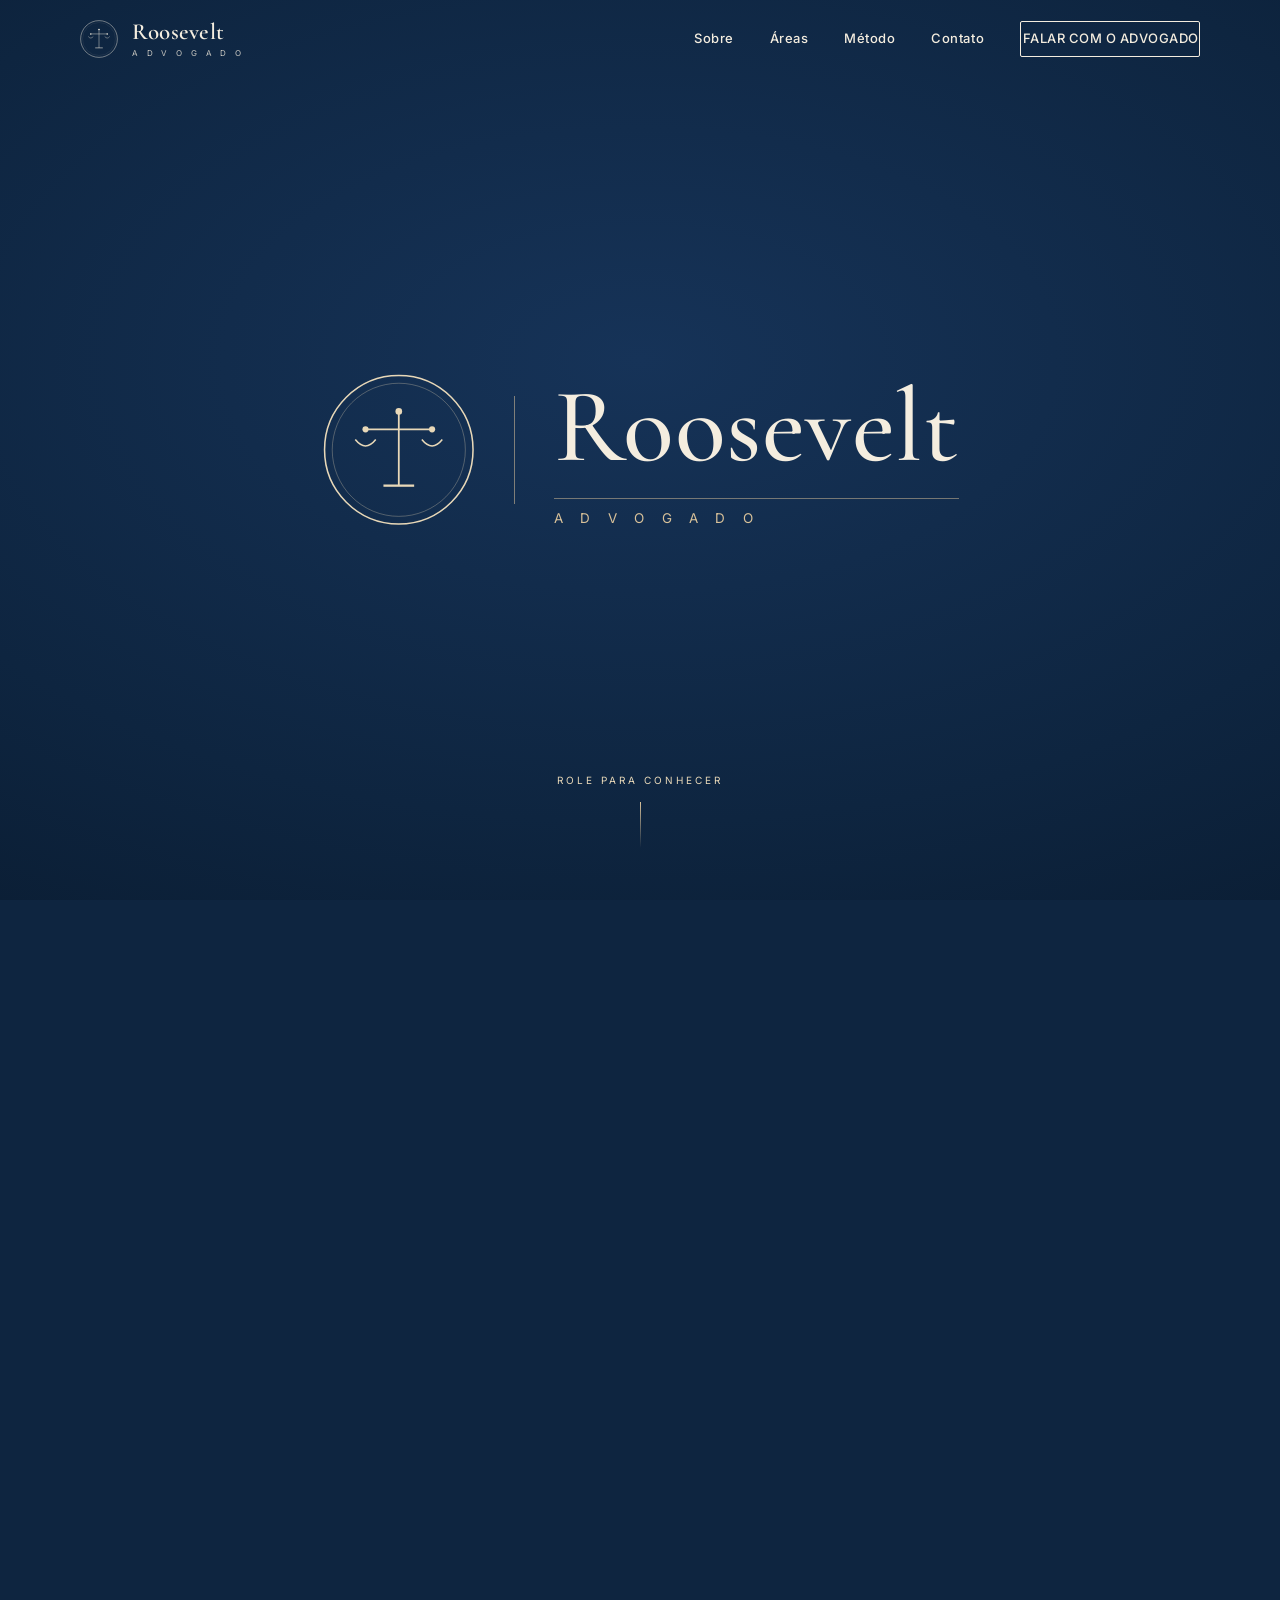
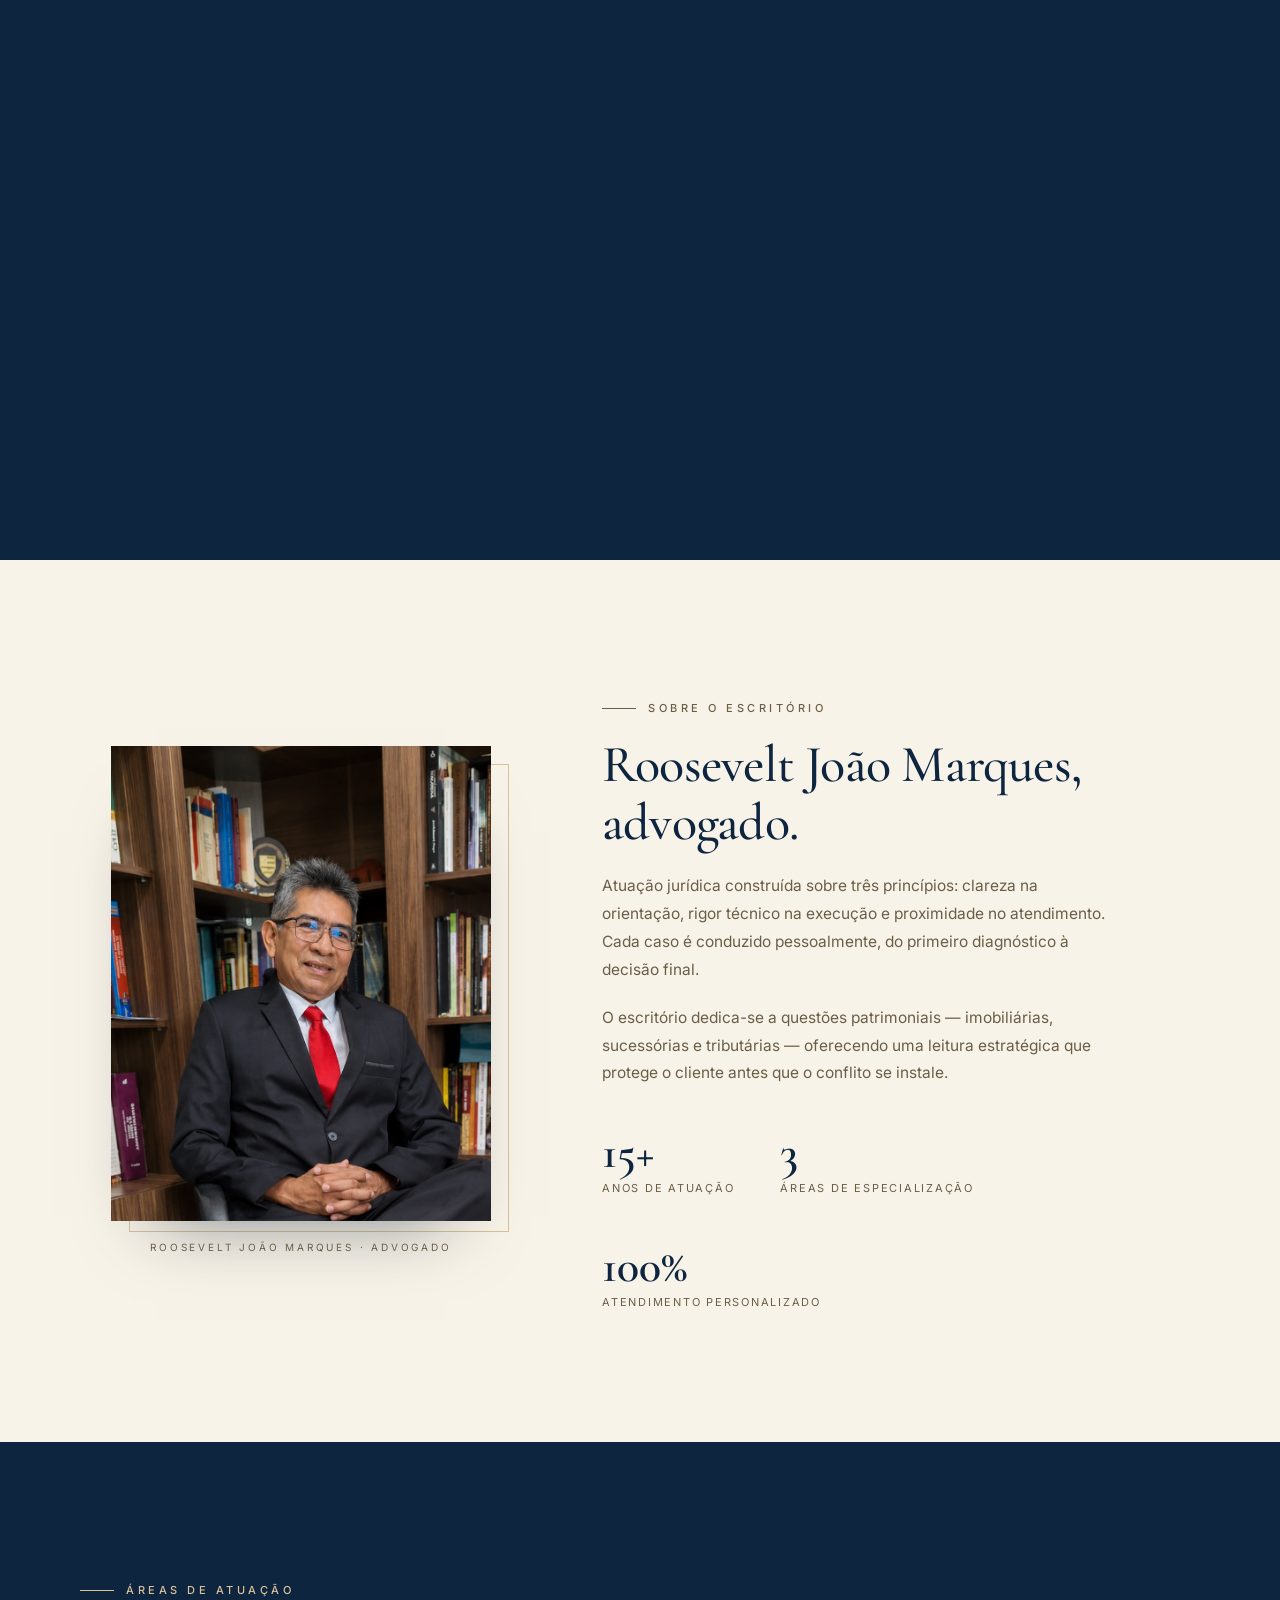
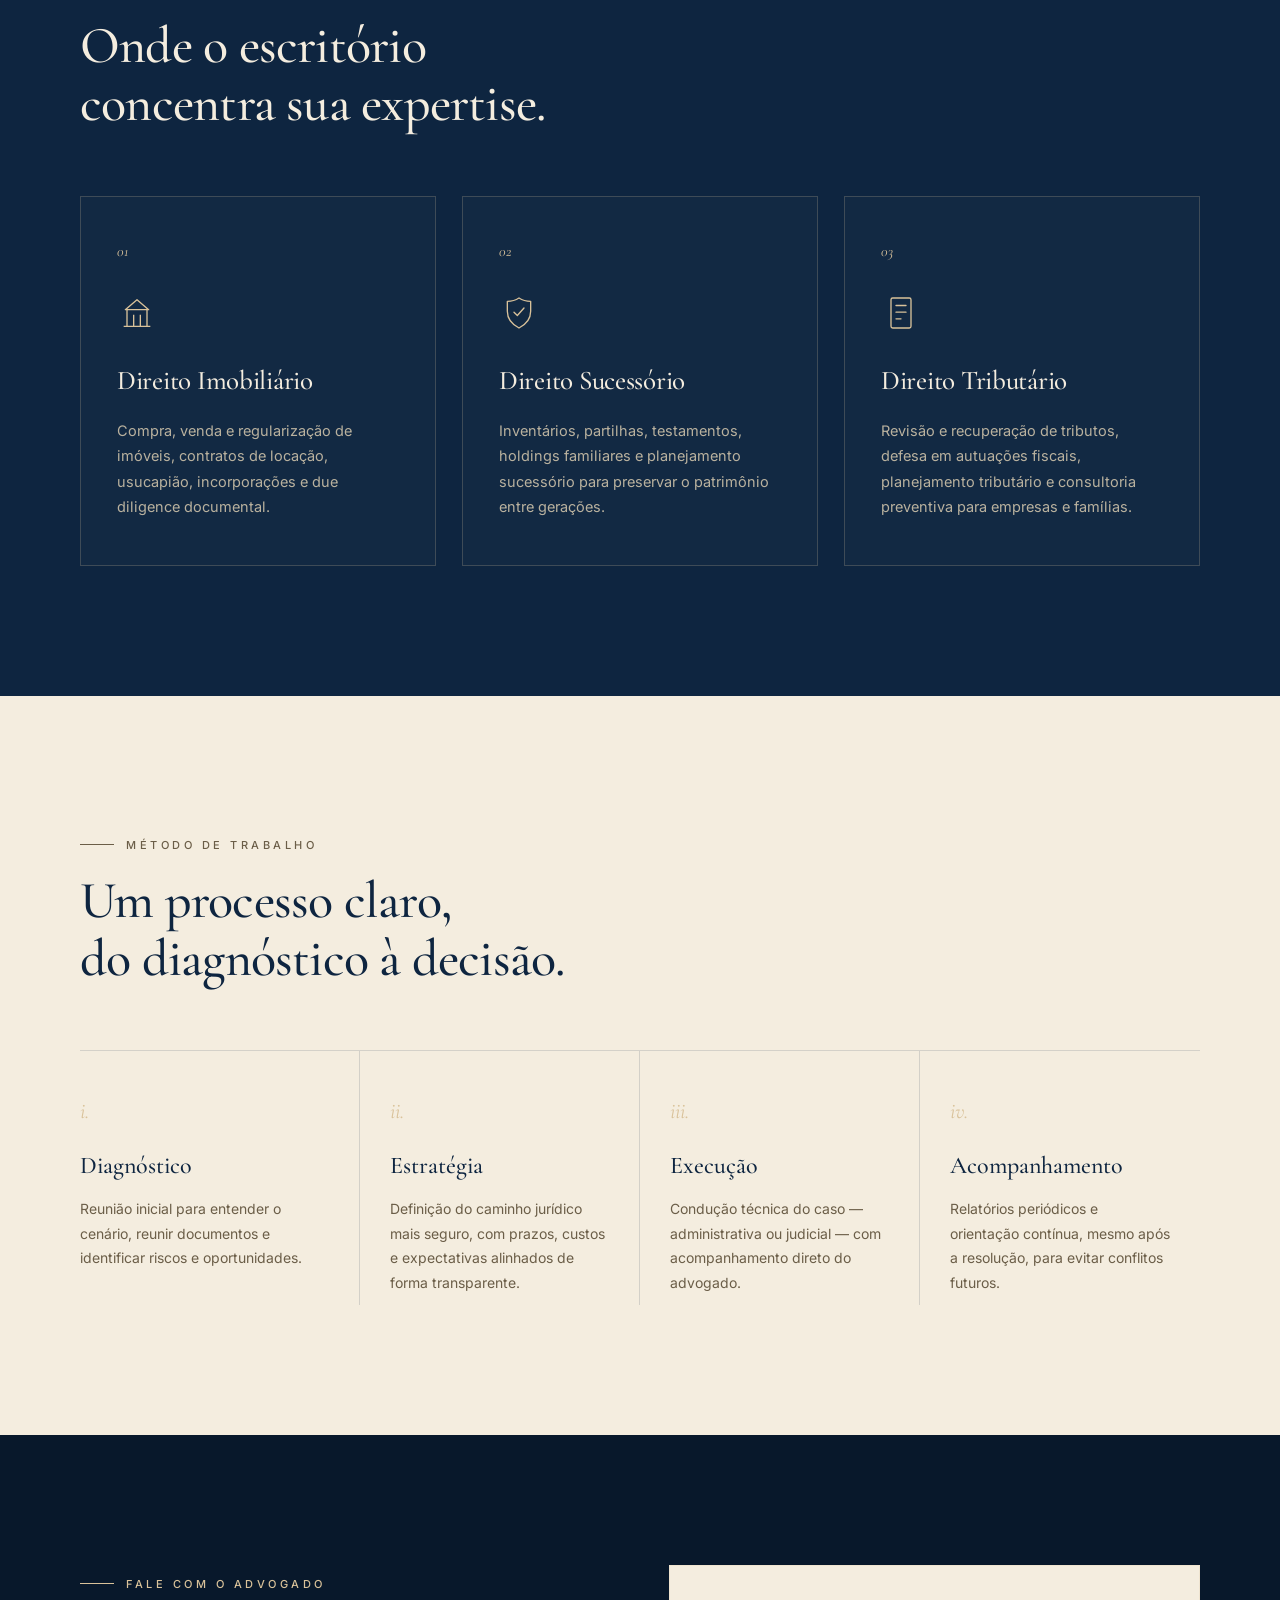
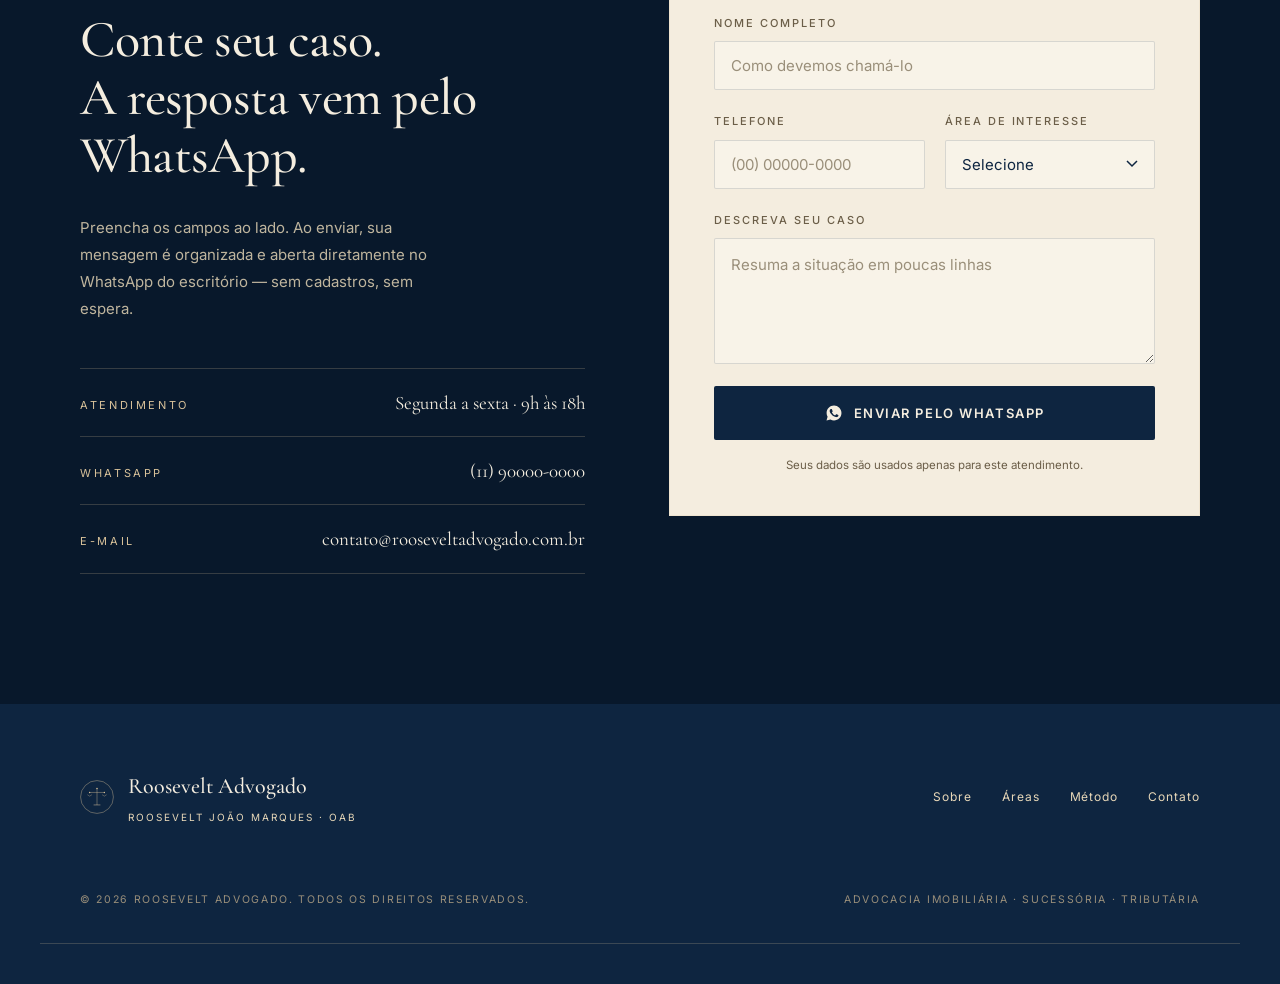
==== index.html @ 7acef4f4 "first commit" ====
<!doctype html>
<html lang="pt-BR">
<head>
<meta charset="utf-8" />
<meta name="viewport" content="width=device-width, initial-scale=1" />
<title>Roosevelt Advogado — Advocacia Imobiliária, Sucessória e Tributária</title>
<meta name="description" content="Roosevelt João Marques — Advogado. Atuação sóbria e estratégica em Direito Imobiliário, Sucessório e Tributário. Atendimento personalizado." />
<link rel="preconnect" href="https://fonts.googleapis.com">
<link rel="preconnect" href="https://fonts.gstatic.com" crossorigin>
<link href="https://fonts.googleapis.com/css2?family=Cormorant+Garamond:ital,wght@0,400;0,500;0,600;0,700;1,400;1,500&family=Inter:wght@300;400;500;600&display=swap" rel="stylesheet">
<link rel="stylesheet" href="styles.css" />
</head>
<body>

<!-- ============ HEADER ============ -->
<header class="site-header" id="siteHeader">
  <div class="wrap header-inner">
    <a href="#topo" class="brand" aria-label="Roosevelt Advogado — início">
      <svg class="brand__mark" width="38" height="38" viewBox="0 0 120 120" aria-hidden="true">
        <circle cx="60" cy="60" r="58" fill="none" stroke="currentColor" stroke-width="1.4"/>
        <circle cx="60" cy="60" r="52" fill="none" stroke="currentColor" stroke-width="0.6" opacity=".35"/>
        <line x1="60" y1="30" x2="60" y2="88" stroke="currentColor" stroke-width="1.4"/>
        <line x1="34" y1="44" x2="86" y2="44" stroke="currentColor" stroke-width="1.4"/>
        <circle cx="34" cy="44" r="2.4" fill="currentColor"/>
        <circle cx="86" cy="44" r="2.4" fill="currentColor"/>
        <path d="M26 52 Q34 62 42 52" fill="none" stroke="currentColor" stroke-width="1.2"/>
        <path d="M78 52 Q86 62 94 52" fill="none" stroke="currentColor" stroke-width="1.2"/>
        <line x1="48" y1="88" x2="72" y2="88" stroke="currentColor" stroke-width="1.8"/>
        <circle cx="60" cy="30" r="2.6" fill="currentColor"/>
      </svg>
      <span class="brand__text">
        <span class="brand__name">Roosevelt</span>
        <span class="brand__sub">A&nbsp;D&nbsp;V&nbsp;O&nbsp;G&nbsp;A&nbsp;D&nbsp;O</span>
      </span>
    </a>

    <nav class="nav" id="nav">
      <a href="#sobre">Sobre</a>
      <a href="#areas">Áreas</a>
      <a href="#metodo">Método</a>
      <a href="#contato">Contato</a>
      <a href="#contato" class="nav__cta">Falar com o advogado</a>
    </nav>

    <button class="nav-toggle" id="navToggle" aria-label="Abrir menu" aria-expanded="false">
      <span></span><span></span><span></span>
    </button>
  </div>
</header>

<!-- ============ HERO (lockup da marca · nome some ao rolar) ============ -->
<section class="hero" id="topo">
  <div class="hero__sticky">
    <h1 class="hero__lockup" id="heroLockup">
      <svg class="hero__mark" id="heroMark" viewBox="0 0 120 120" aria-label="Roosevelt Advogado">
        <circle cx="60" cy="60" r="58" fill="none" stroke="currentColor" stroke-width="1.2"/>
        <circle cx="60" cy="60" r="52" fill="none" stroke="currentColor" stroke-width="0.6" opacity=".4"/>
        <line x1="60" y1="30" x2="60" y2="88" stroke="currentColor" stroke-width="1.4"/>
        <line x1="34" y1="44" x2="86" y2="44" stroke="currentColor" stroke-width="1.4"/>
        <circle cx="34" cy="44" r="2.4" fill="currentColor"/>
        <circle cx="86" cy="44" r="2.4" fill="currentColor"/>
        <path d="M26 52 Q34 62 42 52" fill="none" stroke="currentColor" stroke-width="1.2"/>
        <path d="M78 52 Q86 62 94 52" fill="none" stroke="currentColor" stroke-width="1.2"/>
        <line x1="48" y1="88" x2="72" y2="88" stroke="currentColor" stroke-width="1.8"/>
        <circle cx="60" cy="30" r="2.6" fill="currentColor"/>
      </svg>
      <span class="hero__tail" id="heroTail">
        <span class="hero__pipe"></span>
        <span class="hero__words">
          <span class="hero__name">Roosevelt</span>
          <span class="hero__sub">A&nbsp;D&nbsp;V&nbsp;O&nbsp;G&nbsp;A&nbsp;D&nbsp;O</span>
        </span>
      </span>
    </h1>

    <!-- texto que reaparece quando resta somente a balança -->
    <div class="hero__caption" id="heroCaption">
      <span class="hero__caption-eyebrow">Advocacia · Patrimônio · Estratégia</span>
      <p class="hero__caption-lead">Equilíbrio, rigor e tradição jurídica.</p>
      <a href="#contato" class="hero__caption-cta">Agendar uma conversa</a>
    </div>

    <span class="hero__scroll" id="heroScroll">Role para conhecer<i></i></span>
  </div>
</section>

<!-- ============ SOBRE ============ -->
<section class="section sobre" id="sobre">
  <div class="wrap sobre__grid">
    <div class="sobre__media">
      <figure class="sobre__photo">
        <img src="image.png" alt="Roosevelt João Marques, advogado, em seu escritório" />
        <figcaption>Roosevelt João Marques · Advogado</figcaption>
      </figure>
    </div>
    <div class="sobre__copy">
      <span class="section-label"><i></i>Sobre o escritório</span>
      <h2 class="section-title">Roosevelt João Marques,<br/>advogado.</h2>
      <p>Atuação jurídica construída sobre três princípios: clareza na orientação, rigor técnico na execução e proximidade no atendimento. Cada caso é conduzido pessoalmente, do primeiro diagnóstico à decisão final.</p>
      <p>O escritório dedica-se a questões patrimoniais — imobiliárias, sucessórias e tributárias — oferecendo uma leitura estratégica que protege o cliente antes que o conflito se instale.</p>
      <ul class="sobre__facts">
        <li><strong>15+</strong><span>anos de atuação</span></li>
        <li><strong>3</strong><span>áreas de especialização</span></li>
        <li><strong>100%</strong><span>atendimento personalizado</span></li>
      </ul>
    </div>
  </div>
</section>

<!-- ============ ÁREAS ============ -->
<section class="section areas" id="areas">
  <div class="wrap">
    <div class="section-head">
      <span class="section-label section-label--light"><i></i>Áreas de atuação</span>
      <h2 class="section-title section-title--light">Onde o escritório<br/>concentra sua expertise.</h2>
    </div>

    <div class="areas__grid">
      <article class="area-card">
        <span class="area-card__num">01</span>
        <svg class="area-card__icon" width="40" height="40" viewBox="0 0 48 48" aria-hidden="true">
          <path d="M8 40h32M12 40V20M36 40V20M10 20h28L24 8 10 20Z" fill="none" stroke="currentColor" stroke-width="1.6" stroke-linejoin="round"/>
          <line x1="20" y1="40" x2="20" y2="26" stroke="currentColor" stroke-width="1.6"/>
          <line x1="28" y1="40" x2="28" y2="26" stroke="currentColor" stroke-width="1.6"/>
        </svg>
        <h3>Direito Imobiliário</h3>
        <p>Compra, venda e regularização de imóveis, contratos de locação, usucapião, incorporações e due diligence documental.</p>
      </article>

      <article class="area-card">
        <span class="area-card__num">02</span>
        <svg class="area-card__icon" width="40" height="40" viewBox="0 0 48 48" aria-hidden="true">
          <path d="M24 6c6 4 14 4 14 4v12c0 11-8 17-14 20-6-3-14-9-14-20V10s8 0 14-4Z" fill="none" stroke="currentColor" stroke-width="1.6" stroke-linejoin="round"/>
          <path d="M18 23l4 4 8-9" fill="none" stroke="currentColor" stroke-width="1.6" stroke-linecap="round" stroke-linejoin="round"/>
        </svg>
        <h3>Direito Sucessório</h3>
        <p>Inventários, partilhas, testamentos, holdings familiares e planejamento sucessório para preservar o patrimônio entre gerações.</p>
      </article>

      <article class="area-card">
        <span class="area-card__num">03</span>
        <svg class="area-card__icon" width="40" height="40" viewBox="0 0 48 48" aria-hidden="true">
          <rect x="12" y="6" width="24" height="36" rx="2" fill="none" stroke="currentColor" stroke-width="1.6"/>
          <line x1="18" y1="15" x2="30" y2="15" stroke="currentColor" stroke-width="1.6" stroke-linecap="round"/>
          <line x1="18" y1="23" x2="30" y2="23" stroke="currentColor" stroke-width="1.6" stroke-linecap="round"/>
          <line x1="18" y1="31" x2="24" y2="31" stroke="currentColor" stroke-width="1.6" stroke-linecap="round"/>
        </svg>
        <h3>Direito Tributário</h3>
        <p>Revisão e recuperação de tributos, defesa em autuações fiscais, planejamento tributário e consultoria preventiva para empresas e famílias.</p>
      </article>
    </div>
  </div>
</section>

<!-- ============ MÉTODO ============ -->
<section class="section metodo" id="metodo">
  <div class="wrap">
    <div class="section-head">
      <span class="section-label"><i></i>Método de trabalho</span>
      <h2 class="section-title">Um processo claro,<br/>do diagnóstico à decisão.</h2>
    </div>

    <ol class="metodo__steps">
      <li>
        <span class="metodo__step-num">i.</span>
        <h3>Diagnóstico</h3>
        <p>Reunião inicial para entender o cenário, reunir documentos e identificar riscos e oportunidades.</p>
      </li>
      <li>
        <span class="metodo__step-num">ii.</span>
        <h3>Estratégia</h3>
        <p>Definição do caminho jurídico mais seguro, com prazos, custos e expectativas alinhados de forma transparente.</p>
      </li>
      <li>
        <span class="metodo__step-num">iii.</span>
        <h3>Execução</h3>
        <p>Condução técnica do caso — administrativa ou judicial — com acompanhamento direto do advogado.</p>
      </li>
      <li>
        <span class="metodo__step-num">iv.</span>
        <h3>Acompanhamento</h3>
        <p>Relatórios periódicos e orientação contínua, mesmo após a resolução, para evitar conflitos futuros.</p>
      </li>
    </ol>
  </div>
</section>

<!-- ============ CONTATO / FORMULÁRIO ============ -->
<section class="section contato" id="contato">
  <div class="wrap contato__grid">
    <div class="contato__intro">
      <span class="section-label section-label--light"><i></i>Fale com o advogado</span>
      <h2 class="section-title section-title--light">Conte seu caso.<br/>A resposta vem pelo<br/>WhatsApp.</h2>
      <p class="contato__text">Preencha os campos ao lado. Ao enviar, sua mensagem é organizada e aberta diretamente no WhatsApp do escritório — sem cadastros, sem espera.</p>

      <ul class="contato__list">
        <li>
          <span class="contato__list-label">Atendimento</span>
          <span class="contato__list-value">Segunda a sexta · 9h às 18h</span>
        </li>
        <li>
          <span class="contato__list-label">WhatsApp</span>
          <span class="contato__list-value">(11) 90000-0000</span>
        </li>
        <li>
          <span class="contato__list-label">E-mail</span>
          <span class="contato__list-value">contato@rooseveltadvogado.com.br</span>
        </li>
      </ul>
    </div>

    <form class="form" id="leadForm" novalidate>
      <div class="form__row">
        <label class="field">
          <span class="field__label">Nome completo</span>
          <input type="text" name="nome" id="nome" placeholder="Como devemos chamá-lo" required />
        </label>
      </div>
      <div class="form__row form__row--2">
        <label class="field">
          <span class="field__label">Telefone</span>
          <input type="tel" name="telefone" id="telefone" placeholder="(00) 00000-0000" required />
        </label>
        <label class="field">
          <span class="field__label">Área de interesse</span>
          <select name="area" id="area" required>
            <option value="" selected disabled>Selecione</option>
            <option value="Direito Imobiliário">Direito Imobiliário</option>
            <option value="Direito Sucessório">Direito Sucessório</option>
            <option value="Direito Tributário">Direito Tributário</option>
            <option value="Outro assunto">Outro assunto</option>
          </select>
        </label>
      </div>
      <div class="form__row">
        <label class="field">
          <span class="field__label">Descreva seu caso</span>
          <textarea name="mensagem" id="mensagem" rows="4" placeholder="Resuma a situação em poucas linhas" required></textarea>
        </label>
      </div>
      <p class="form__error" id="formError" role="alert" hidden>Preencha todos os campos para continuar.</p>
      <button type="submit" class="form__submit">
        <svg width="18" height="18" viewBox="0 0 24 24" aria-hidden="true" fill="currentColor">
          <path d="M12.04 2C6.58 2 2.13 6.45 2.13 11.91c0 1.75.46 3.45 1.32 4.95L2 22l5.25-1.38a9.9 9.9 0 0 0 4.79 1.22h.01c5.46 0 9.91-4.45 9.91-9.91 0-2.65-1.03-5.14-2.9-7.01A9.82 9.82 0 0 0 12.04 2Zm5.8 14.13c-.25.69-1.45 1.32-1.99 1.36-.53.04-1.03.23-3.47-.72-2.93-1.15-4.8-4.15-4.95-4.34-.14-.19-1.18-1.57-1.18-3 0-1.42.75-2.12 1.01-2.41.26-.29.57-.36.76-.36l.55.01c.18.01.41-.07.64.49.25.6.84 2.07.91 2.22.07.15.12.32.02.51-.1.19-.15.31-.29.48-.15.17-.31.39-.44.52-.15.15-.3.31-.13.6.17.29.76 1.25 1.63 2.03 1.12 1 2.07 1.31 2.36 1.46.29.15.46.12.63-.07.17-.19.73-.85.92-1.14.19-.29.39-.24.64-.15.26.1 1.64.77 1.92.92.29.15.48.21.55.33.07.12.07.69-.18 1.38Z"/>
        </svg>
        Enviar pelo WhatsApp
      </button>
      <p class="form__note">Seus dados são usados apenas para este atendimento.</p>
    </form>
  </div>
</section>

<!-- ============ FOOTER ============ -->
<footer class="site-footer">
  <div class="wrap footer-inner">
    <div class="footer__brand">
      <svg width="34" height="34" viewBox="0 0 120 120" aria-hidden="true">
        <circle cx="60" cy="60" r="58" fill="none" stroke="#D9C29A" stroke-width="1.4"/>
        <line x1="60" y1="30" x2="60" y2="88" stroke="#D9C29A" stroke-width="1.4"/>
        <line x1="34" y1="44" x2="86" y2="44" stroke="#D9C29A" stroke-width="1.4"/>
        <circle cx="34" cy="44" r="2.4" fill="#D9C29A"/>
        <circle cx="86" cy="44" r="2.4" fill="#D9C29A"/>
        <path d="M26 52 Q34 62 42 52" fill="none" stroke="#D9C29A" stroke-width="1.2"/>
        <path d="M78 52 Q86 62 94 52" fill="none" stroke="#D9C29A" stroke-width="1.2"/>
        <line x1="48" y1="88" x2="72" y2="88" stroke="#D9C29A" stroke-width="1.8"/>
        <circle cx="60" cy="30" r="2.6" fill="#D9C29A"/>
      </svg>
      <div>
        <div class="footer__name">Roosevelt Advogado</div>
        <div class="footer__sub">Roosevelt João Marques · OAB</div>
      </div>
    </div>
    <nav class="footer__nav">
      <a href="#sobre">Sobre</a>
      <a href="#areas">Áreas</a>
      <a href="#metodo">Método</a>
      <a href="#contato">Contato</a>
    </nav>
    <div class="footer__legal">
      <span>© 2026 Roosevelt Advogado. Todos os direitos reservados.</span>
      <span>Advocacia Imobiliária · Sucessória · Tributária</span>
    </div>
  </div>
</footer>

<a href="#contato" class="whatsapp-float" id="whatsappFloat" aria-label="Falar pelo WhatsApp">
  <svg width="26" height="26" viewBox="0 0 24 24" fill="currentColor" aria-hidden="true">
    <path d="M12.04 2C6.58 2 2.13 6.45 2.13 11.91c0 1.75.46 3.45 1.32 4.95L2 22l5.25-1.38a9.9 9.9 0 0 0 4.79 1.22h.01c5.46 0 9.91-4.45 9.91-9.91 0-2.65-1.03-5.14-2.9-7.01A9.82 9.82 0 0 0 12.04 2Zm5.8 14.13c-.25.69-1.45 1.32-1.99 1.36-.53.04-1.03.23-3.47-.72-2.93-1.15-4.8-4.15-4.95-4.34-.14-.19-1.18-1.57-1.18-3 0-1.42.75-2.12 1.01-2.41.26-.29.57-.36.76-.36l.55.01c.18.01.41-.07.64.49.25.6.84 2.07.91 2.22.07.15.12.32.02.51-.1.19-.15.31-.29.48-.15.17-.31.39-.44.52-.15.15-.3.31-.13.6.17.29.76 1.25 1.63 2.03 1.12 1 2.07 1.31 2.36 1.46.29.15.46.12.63-.07.17-.19.73-.85.92-1.14.19-.29.39-.24.64-.15.26.1 1.64.77 1.92.92.29.15.48.21.55.33.07.12.07.69-.18 1.38Z"/>
  </svg>
</a>

<script src="script.js"></script>
</body>
</html>
---- styles.css ----
/* ============================================================
   Roosevelt Advogado — Landing Page
   Paleta e tipografia do Manual de Marca (v1.0)
   ============================================================ */

:root{
  --navy:#0E2540;
  --navy-deep:#08182B;
  --beige:#D9C29A;
  --beige-soft:#E8D8B8;
  --cream:#F4EDDF;
  --paper:#F8F3E8;
  --ink:#1C1C1C;
  --muted:#6B5E48;
  --muted-light:#9A8F7A;
  --rule:rgba(14,37,64,.14);
  --rule-light:rgba(217,194,154,.22);
  --serif:'Cormorant Garamond',Georgia,serif;
  --sans:'Inter',system-ui,sans-serif;
  --header-h:78px;
}

*{box-sizing:border-box;margin:0;padding:0;}

html{scroll-behavior:smooth;}

body{
  background:var(--paper);
  color:var(--navy);
  font-family:var(--sans);
  font-weight:400;
  line-height:1.65;
  -webkit-font-smoothing:antialiased;
  overflow-x:hidden;
}

img,svg{display:block;}
a{color:inherit;text-decoration:none;}

.wrap{
  max-width:1200px;
  margin:0 auto;
  padding:0 40px;
}

/* ---------- Tipografia compartilhada ---------- */
.section{padding:130px 0;}

.section-label{
  display:inline-flex;align-items:center;gap:12px;
  font-size:11px;letter-spacing:.32em;text-transform:uppercase;
  font-weight:500;color:var(--muted);
}
.section-label i{width:34px;height:1px;background:currentColor;display:block;}
.section-label--light{color:var(--beige);}

.section-title{
  font-family:var(--serif);
  font-weight:500;
  font-size:clamp(32px,4.4vw,52px);
  line-height:1.12;
  letter-spacing:-.015em;
  margin-top:18px;
}
.section-title--light{color:var(--cream);}

.section-head{margin-bottom:62px;}

/* ============================================================
   HEADER
   ============================================================ */
.site-header{
  position:fixed;top:0;left:0;right:0;z-index:60;
  height:var(--header-h);
  display:flex;align-items:center;
  transition:background .4s ease, box-shadow .4s ease, color .4s ease;
  color:var(--cream);
}
.site-header.is-solid{
  background:var(--paper);
  color:var(--navy);
  box-shadow:0 1px 0 var(--rule), 0 10px 30px -22px rgba(8,24,43,.5);
}
.header-inner{
  display:flex;align-items:center;justify-content:space-between;width:100%;
}

.brand{display:flex;align-items:center;gap:14px;}
.brand__mark{color:currentColor;transition:color .4s ease;}
.brand__text{display:flex;flex-direction:column;line-height:1;}
.brand__name{font-family:var(--serif);font-weight:600;font-size:23px;letter-spacing:.01em;}
.brand__sub{
  font-size:8px;letter-spacing:.42em;font-weight:400;
  margin-top:5px;opacity:.8;
}

.nav{display:flex;align-items:center;gap:36px;}
.nav a{
  font-size:13px;font-weight:500;letter-spacing:.04em;
  position:relative;padding:6px 0;transition:opacity .25s ease;
}
.nav a:not(.nav__cta)::after{
  content:"";position:absolute;left:0;right:100%;bottom:0;height:1px;
  background:currentColor;transition:right .3s ease;
}
.nav a:not(.nav__cta):hover::after{right:0;}
.nav__cta{
  border:1px solid currentColor;border-radius:2px;
  padding:11px 22px;font-size:12px;letter-spacing:.12em;
  text-transform:uppercase;transition:background .3s ease,color .3s ease;
  text-align:center;text-indent:.12em;   /* compensa o tracking p/ centralizar */
}
.site-header.is-solid .nav__cta:hover{background:var(--navy);color:var(--cream);}
.site-header:not(.is-solid) .nav__cta:hover{background:var(--cream);color:var(--navy);}

.nav-toggle{
  display:none;flex-direction:column;gap:5px;
  background:none;border:none;cursor:pointer;padding:6px;
}
.nav-toggle span{width:24px;height:2px;background:currentColor;transition:.3s ease;}
.nav-toggle.is-open span:nth-child(1){transform:translateY(7px) rotate(45deg);}
.nav-toggle.is-open span:nth-child(2){opacity:0;}
.nav-toggle.is-open span:nth-child(3){transform:translateY(-7px) rotate(-45deg);}

/* ============================================================
   HERO — lockup da marca; o nome some suavemente ao rolar,
   restando apenas a balança centralizada
   ============================================================ */
.hero{
  height:240vh;            /* trilho de rolagem do efeito */
  position:relative;
  background:var(--navy);
}
.hero__sticky{
  position:sticky;top:0;
  height:100vh;
  overflow:hidden;
  display:flex;align-items:center;justify-content:center;
  background:radial-gradient(120% 95% at 50% 40%, #163358 0%, var(--navy) 54%, var(--navy-deep) 100%);
}
.hero__lockup{
  display:flex;align-items:center;justify-content:center;
  position:relative;z-index:2;
  margin:0;padding:0 24px;
  font-weight:400;
}
.hero__mark{
  flex:none;
  width:clamp(96px,12vw,164px);
  height:auto;
  color:var(--beige-soft);
  transform-origin:center;
  will-change:transform;
}

/* tudo o que some ao rolar: traço + nome */
.hero__tail{
  display:flex;align-items:center;
  overflow:hidden;white-space:nowrap;
  will-change:max-width, opacity, transform;
}
.hero__pipe{
  flex:none;
  width:1px;height:clamp(64px,8.5vw,108px);
  background:var(--beige);opacity:.55;
  margin:0 clamp(22px,3vw,40px);
}
.hero__words{display:flex;flex-direction:column;line-height:1;}
.hero__name{
  font-family:var(--serif);font-weight:500;
  font-size:clamp(48px,8.2vw,108px);
  letter-spacing:.005em;
  color:var(--cream);
}
.hero__sub{
  font-family:var(--sans);font-weight:400;
  font-size:clamp(10px,1.05vw,15px);
  letter-spacing:.5em;color:var(--beige);
  margin-top:clamp(11px,1.4vw,18px);
  padding-top:clamp(9px,1vw,15px);
  border-top:1px solid rgba(217,194,154,.5);
}

/* texto que reaparece com a balança sozinha */
.hero__caption{
  position:absolute;left:0;right:0;top:61%;z-index:2;
  display:flex;flex-direction:column;align-items:center;gap:24px;
  text-align:center;padding:0 24px;
  opacity:0;
  will-change:opacity, transform;
}
.hero__caption-eyebrow{
  font-size:11px;letter-spacing:.38em;text-transform:uppercase;
  color:var(--beige);
}
.hero__caption-lead{
  font-family:var(--serif);font-style:italic;font-weight:400;
  font-size:clamp(24px,3.4vw,40px);line-height:1.25;
  color:var(--cream);max-width:20ch;
}
.hero__caption-cta{
  display:inline-block;
  background:var(--beige);color:var(--navy-deep);
  font-family:var(--sans);font-size:12px;font-weight:600;
  letter-spacing:.14em;text-transform:uppercase;
  padding:15px 32px;border-radius:2px;
  transition:transform .3s ease, background .3s ease;
}
.hero__caption-cta:hover{background:var(--cream);transform:translateY(-2px);}

.hero__scroll{
  position:absolute;left:0;right:0;bottom:52px;z-index:2;
  font-size:10px;letter-spacing:.3em;text-transform:uppercase;
  color:var(--beige-soft);
  display:flex;flex-direction:column;align-items:center;gap:14px;
  will-change:opacity;
}
.hero__scroll i{
  width:1px;height:46px;background:linear-gradient(var(--beige),transparent);
  position:relative;overflow:hidden;
}
.hero__scroll i::after{
  content:"";position:absolute;top:-50%;left:0;width:1px;height:50%;
  background:var(--cream);animation:scrollPulse 1.8s ease-in-out infinite;
}
@keyframes scrollPulse{
  0%{top:-50%;}
  60%,100%{top:100%;}
}

/* ============================================================
   SOBRE
   ============================================================ */
.sobre{background:var(--paper);}
.sobre__grid{
  display:grid;grid-template-columns:0.85fr 1.15fr;gap:80px;align-items:center;
}
.sobre__media{display:flex;justify-content:center;}
.sobre__photo{
  position:relative;
  width:100%;max-width:380px;margin:0;
}
/* moldura bege deslocada atrás da foto */
.sobre__photo::before{
  content:"";position:absolute;
  left:0;top:0;right:0;bottom:42px;
  transform:translate(18px,18px);
  border:1px solid var(--beige);
  z-index:0;
}
.sobre__photo img{
  position:relative;z-index:1;
  display:block;width:100%;
  aspect-ratio:4/5;
  object-fit:cover;object-position:center;
  box-shadow:0 40px 70px -45px rgba(8,24,43,.55);
}
.sobre__photo figcaption{
  position:relative;z-index:1;
  margin-top:18px;text-align:center;
  font-size:10px;letter-spacing:.28em;text-transform:uppercase;
  color:var(--muted);
}
.sobre__copy p{
  color:var(--muted);font-size:15.5px;line-height:1.8;
  margin-top:20px;max-width:52ch;
}
.sobre__facts{
  list-style:none;display:flex;gap:46px;margin-top:42px;flex-wrap:wrap;
}
.sobre__facts li{display:flex;flex-direction:column;gap:4px;}
.sobre__facts strong{
  font-family:var(--serif);font-weight:600;font-size:46px;line-height:1;
  color:var(--navy);
}
.sobre__facts span{
  font-size:11px;letter-spacing:.16em;text-transform:uppercase;color:var(--muted);
}

/* ============================================================
   ÁREAS
   ============================================================ */
.areas{background:var(--navy);color:var(--cream);}
.areas__grid{
  display:grid;grid-template-columns:repeat(3,1fr);gap:26px;
}
.area-card{
  border:1px solid var(--rule-light);
  background:rgba(244,237,223,.02);
  padding:42px 36px 46px;
  display:flex;flex-direction:column;
  transition:background .35s ease, transform .35s ease, border-color .35s ease;
}
.area-card:hover{
  background:var(--navy-deep);
  border-color:var(--beige);
  transform:translateY(-6px);
}
.area-card__num{
  font-family:var(--serif);font-style:italic;font-size:15px;color:var(--beige);
}
.area-card__icon{color:var(--beige);margin:30px 0 26px;}
.area-card h3{
  font-family:var(--serif);font-weight:500;font-size:27px;
  letter-spacing:-.01em;color:var(--cream);
}
.area-card p{
  margin-top:14px;font-size:14.5px;line-height:1.75;
  color:var(--beige-soft);opacity:.78;
}

/* ============================================================
   MÉTODO
   ============================================================ */
.metodo{background:var(--cream);}
.metodo__steps{
  list-style:none;
  display:grid;grid-template-columns:repeat(4,1fr);gap:0;
  border-top:1px solid var(--rule);
}
.metodo__steps li{
  padding:42px 30px 10px 0;
  border-right:1px solid var(--rule);
  padding-left:30px;
}
.metodo__steps li:first-child{padding-left:0;}
.metodo__steps li:last-child{border-right:none;}
.metodo__step-num{
  font-family:var(--serif);font-style:italic;font-size:22px;color:var(--beige);
}
.metodo__steps h3{
  font-family:var(--serif);font-weight:500;font-size:24px;margin-top:16px;
  color:var(--navy);
}
.metodo__steps p{
  margin-top:12px;font-size:14px;line-height:1.75;color:var(--muted);
}

/* ============================================================
   CONTATO / FORMULÁRIO
   ============================================================ */
.contato{
  background:var(--navy-deep);color:var(--cream);
}
.contato__grid{
  display:grid;grid-template-columns:1fr 1.05fr;gap:84px;align-items:start;
}
.contato__text{
  color:var(--beige-soft);opacity:.82;font-size:15px;line-height:1.8;
  margin-top:28px;max-width:42ch;
}
.contato__list{
  list-style:none;margin-top:46px;border-top:1px solid var(--rule-light);
}
.contato__list li{
  display:flex;justify-content:space-between;align-items:baseline;
  padding:18px 0;border-bottom:1px solid var(--rule-light);gap:20px;
}
.contato__list-label{
  font-size:11px;letter-spacing:.24em;text-transform:uppercase;color:var(--beige);
}
.contato__list-value{
  font-family:var(--serif);font-size:19px;color:var(--cream);text-align:right;
}

/* Formulário */
.form{
  background:var(--cream);
  padding:48px 44px 40px;
  border:1px solid var(--rule-light);
}
.form__row{margin-bottom:22px;}
.form__row--2{
  display:grid;grid-template-columns:1fr 1fr;gap:20px;margin-bottom:22px;
}
.field{display:flex;flex-direction:column;gap:9px;}
.field__label{
  font-size:11px;letter-spacing:.18em;text-transform:uppercase;
  color:var(--muted);font-weight:500;
}
.field input,.field select,.field textarea{
  font-family:var(--sans);font-size:15px;color:var(--navy);
  background:var(--paper);
  border:1px solid var(--rule);
  border-radius:2px;
  padding:14px 16px;
  width:100%;
  transition:border-color .25s ease, box-shadow .25s ease;
}
.field textarea{resize:vertical;min-height:108px;line-height:1.6;}
.field input::placeholder,.field textarea::placeholder{color:var(--muted-light);}
.field input:focus,.field select:focus,.field textarea:focus{
  outline:none;border-color:var(--navy);
  box-shadow:0 0 0 3px rgba(14,37,64,.08);
}
.field select{appearance:none;cursor:pointer;
  background-image:url("data:image/svg+xml,%3Csvg xmlns='http://www.w3.org/2000/svg' width='12' height='8' viewBox='0 0 12 8'%3E%3Cpath d='M1 1l5 5 5-5' fill='none' stroke='%230E2540' stroke-width='1.5'/%3E%3C/svg%3E");
  background-repeat:no-repeat;background-position:right 16px center;
  padding-right:40px;
}
.field.is-invalid input,.field.is-invalid select,.field.is-invalid textarea{
  border-color:#B23A3A;box-shadow:0 0 0 3px rgba(178,58,58,.1);
}

.form__error{
  color:#B23A3A;font-size:13px;margin-bottom:14px;font-weight:500;
}
.form__submit{
  width:100%;
  display:flex;align-items:center;justify-content:center;gap:11px;
  background:var(--navy);color:var(--cream);
  font-family:var(--sans);font-size:13px;font-weight:600;
  letter-spacing:.12em;text-transform:uppercase;
  border:none;border-radius:2px;cursor:pointer;
  padding:18px 24px;
  transition:background .3s ease, transform .2s ease;
}
.form__submit:hover{background:#15406b;transform:translateY(-2px);}
.form__submit:active{transform:translateY(0);}
.form__note{
  font-size:11.5px;color:var(--muted);text-align:center;margin-top:16px;
}

/* ============================================================
   FOOTER
   ============================================================ */
.site-footer{
  background:var(--navy);color:var(--beige-soft);
  padding:64px 0 40px;
}
.footer-inner{
  display:flex;justify-content:space-between;align-items:center;
  gap:40px;flex-wrap:wrap;
  padding-bottom:34px;border-bottom:1px solid var(--rule-light);
}
.footer__brand{display:flex;align-items:center;gap:14px;}
.footer__name{font-family:var(--serif);font-size:22px;font-weight:500;color:var(--cream);}
.footer__sub{font-size:10px;letter-spacing:.2em;text-transform:uppercase;margin-top:5px;}
.footer__nav{display:flex;gap:30px;}
.footer__nav a{
  font-size:12px;letter-spacing:.08em;transition:color .25s ease;
}
.footer__nav a:hover{color:var(--cream);}
.footer__legal{
  width:100%;display:flex;justify-content:space-between;flex-wrap:wrap;gap:10px;
  margin-top:26px;
  font-size:10.5px;letter-spacing:.16em;text-transform:uppercase;
  color:var(--muted-light);
}

/* ============================================================
   WHATSAPP FLUTUANTE
   ============================================================ */
.whatsapp-float{
  position:fixed;right:26px;bottom:26px;z-index:55;
  width:58px;height:58px;border-radius:50%;
  background:#1FA855;color:#fff;
  display:flex;align-items:center;justify-content:center;
  box-shadow:0 14px 30px -10px rgba(31,168,85,.7);
  opacity:0;transform:translateY(20px) scale(.8);pointer-events:none;
  transition:opacity .4s ease, transform .4s ease;
}
.whatsapp-float.is-visible{
  opacity:1;transform:translateY(0) scale(1);pointer-events:auto;
}
.whatsapp-float:hover{transform:translateY(-3px) scale(1.06);}

/* ============================================================
   REVEAL AO ROLAR
   ============================================================ */
.reveal{opacity:0;transform:translateY(28px);transition:opacity .8s ease, transform .8s ease;}
.reveal.is-in{opacity:1;transform:translateY(0);}

/* ============================================================
   RESPONSIVO
   ============================================================ */
@media (max-width:980px){
  .section{padding:96px 0;}
  .sobre__grid{grid-template-columns:1fr;gap:54px;}
  .sobre__photo{max-width:320px;}
  .contato__grid{grid-template-columns:1fr;gap:52px;}
  .metodo__steps{grid-template-columns:1fr 1fr;}
  .metodo__steps li{border-right:none;border-bottom:1px solid var(--rule);
    padding-left:0;padding-right:24px;}
  .metodo__steps li:nth-child(odd){padding-right:24px;}
  .metodo__steps li:nth-child(even){padding-left:24px;border-left:1px solid var(--rule);}
}

@media (max-width:760px){
  .wrap{padding:0 24px;}
  .nav{
    position:fixed;top:var(--header-h);left:0;right:0;
    background:var(--paper);color:var(--navy);
    flex-direction:column;align-items:stretch;gap:0;
    padding:14px 24px 28px;
    box-shadow:0 20px 30px -20px rgba(8,24,43,.5);
    transform:translateY(-130%);transition:transform .4s ease;
    border-bottom:1px solid var(--rule);
  }
  .nav.is-open{transform:translateY(0);}
  .nav a{padding:15px 0;border-bottom:1px solid var(--rule);}
  .nav a:last-child{border-bottom:none;}
  .nav__cta{
    text-align:center;margin-top:14px;border-color:var(--navy);
  }
  .nav a:not(.nav__cta)::after{display:none;}
  .nav-toggle{display:flex;}

  .hero{height:220vh;}
  .hero__mark{width:clamp(64px,17vw,92px);}
  .hero__name{font-size:clamp(40px,13vw,58px);}
  .hero__pipe{margin:0 16px;height:58px;}
  .hero__sub{letter-spacing:.34em;}
  .hero__caption{top:63%;}
  .hero__caption-lead{font-size:clamp(20px,5.6vw,28px);}
  .areas__grid{grid-template-columns:1fr;}
  .metodo__steps{grid-template-columns:1fr;}
  .metodo__steps li{border-left:none !important;padding:34px 0 !important;}
  .form{padding:36px 26px 32px;}
  .form__row--2{grid-template-columns:1fr;}
  .sobre__facts{gap:30px;}
  .footer-inner{flex-direction:column;align-items:flex-start;gap:26px;}
  .contato__list-value{font-size:17px;}
}

@media (prefers-reduced-motion:reduce){
  html{scroll-behavior:auto;}
  .reveal{opacity:1;transform:none;transition:none;}
  .hero__scroll i::after{animation:none;}
}
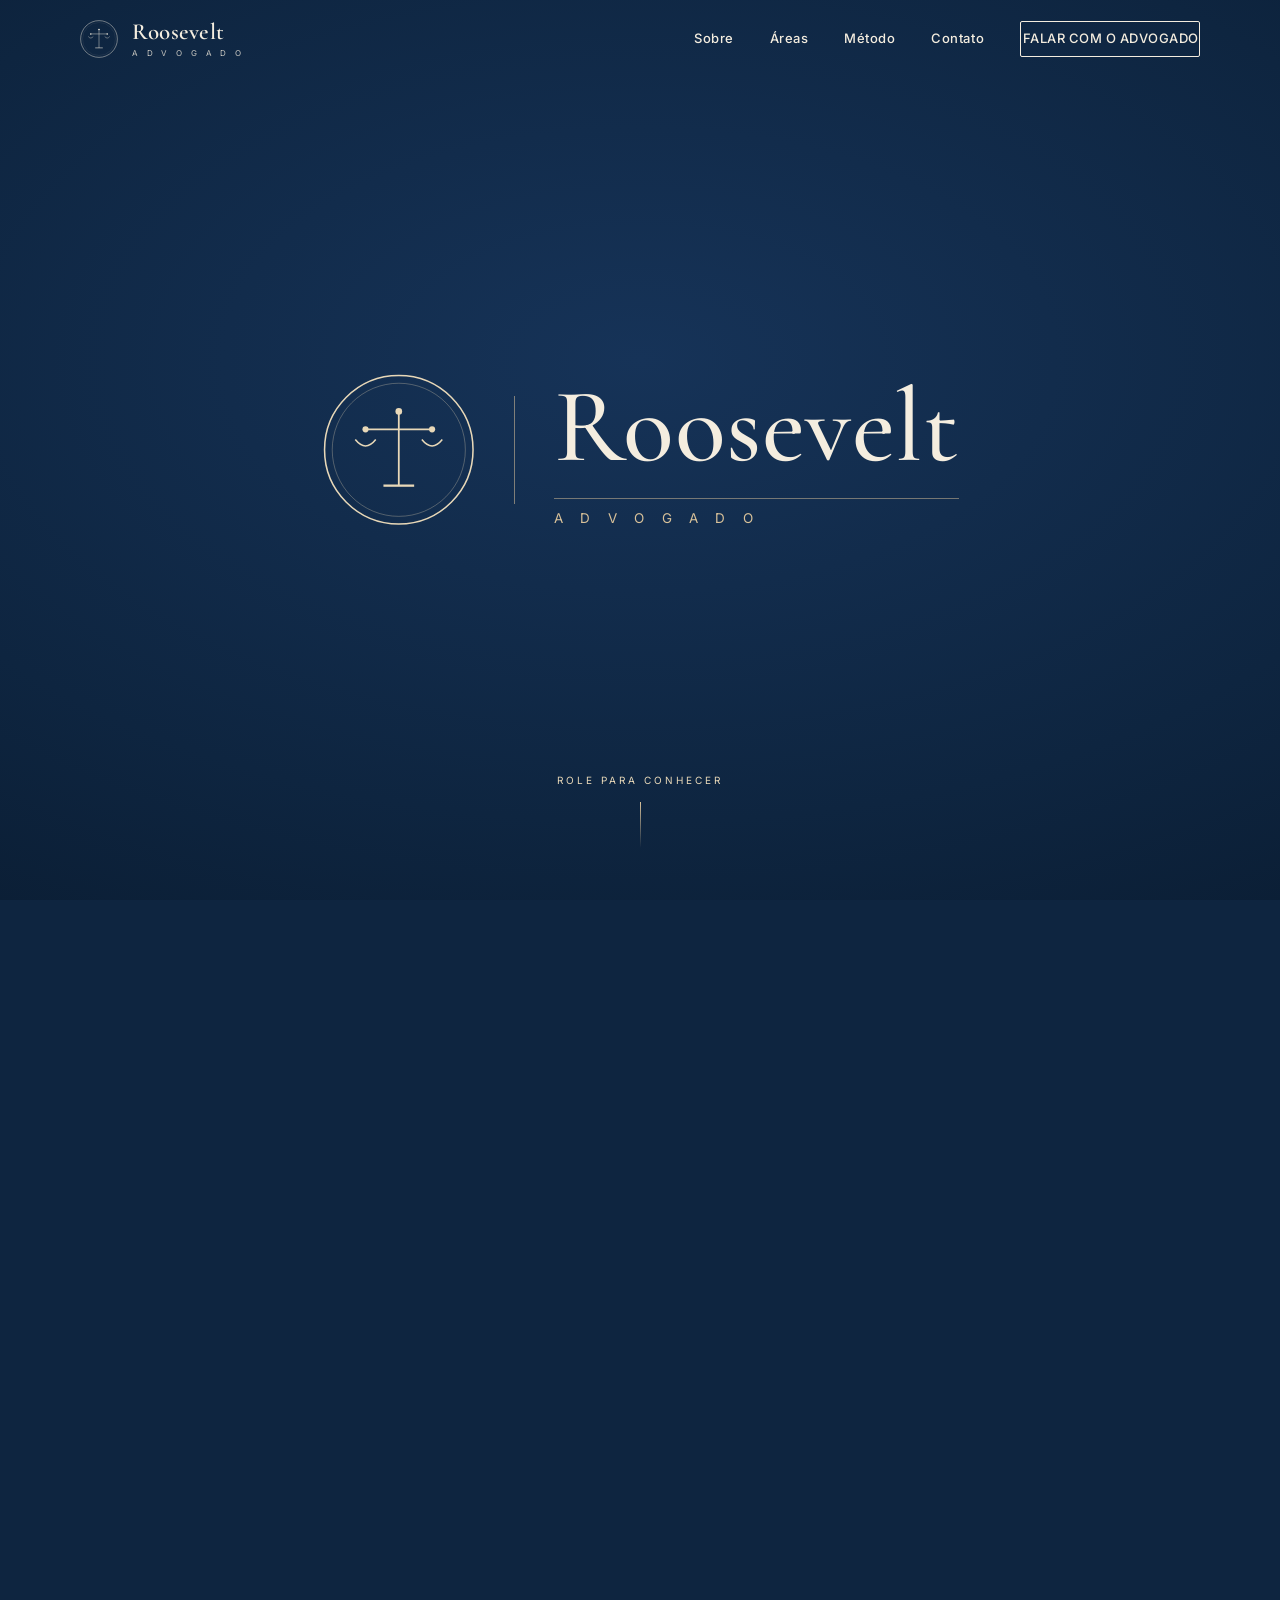
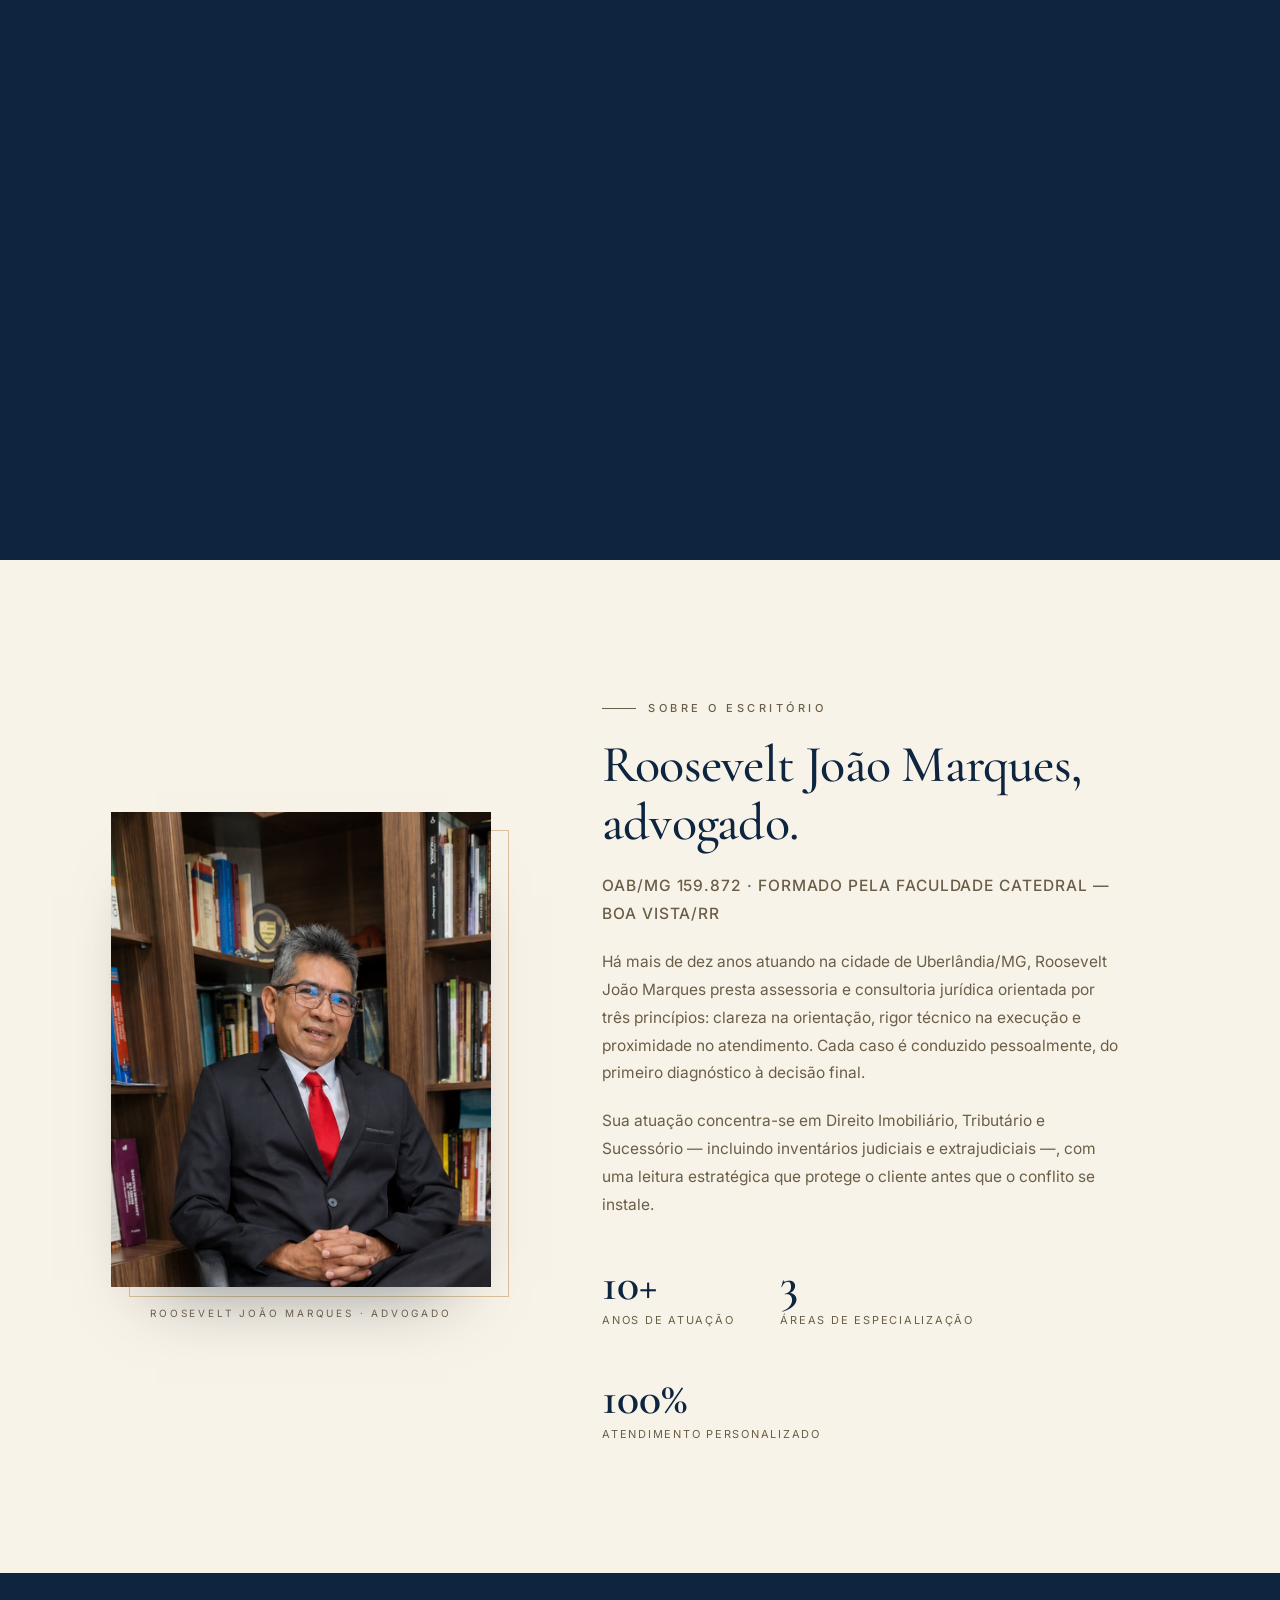
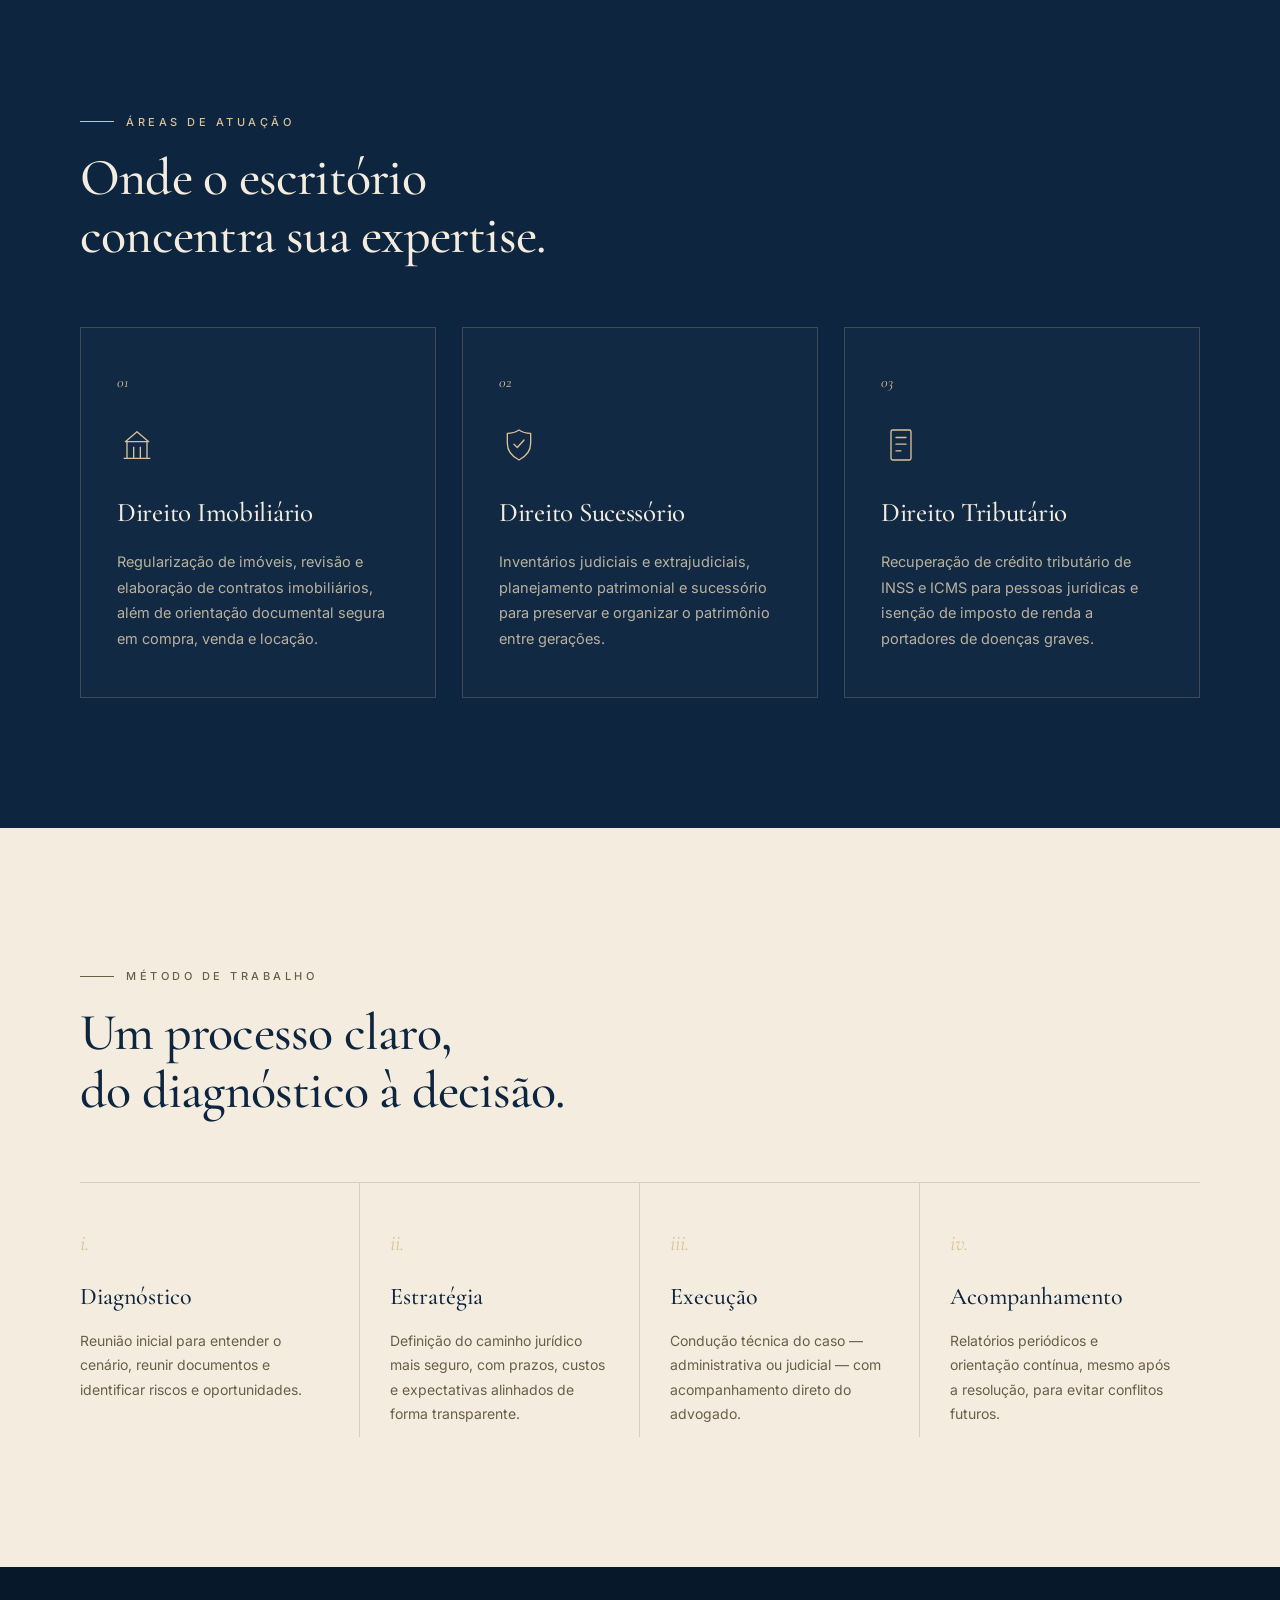
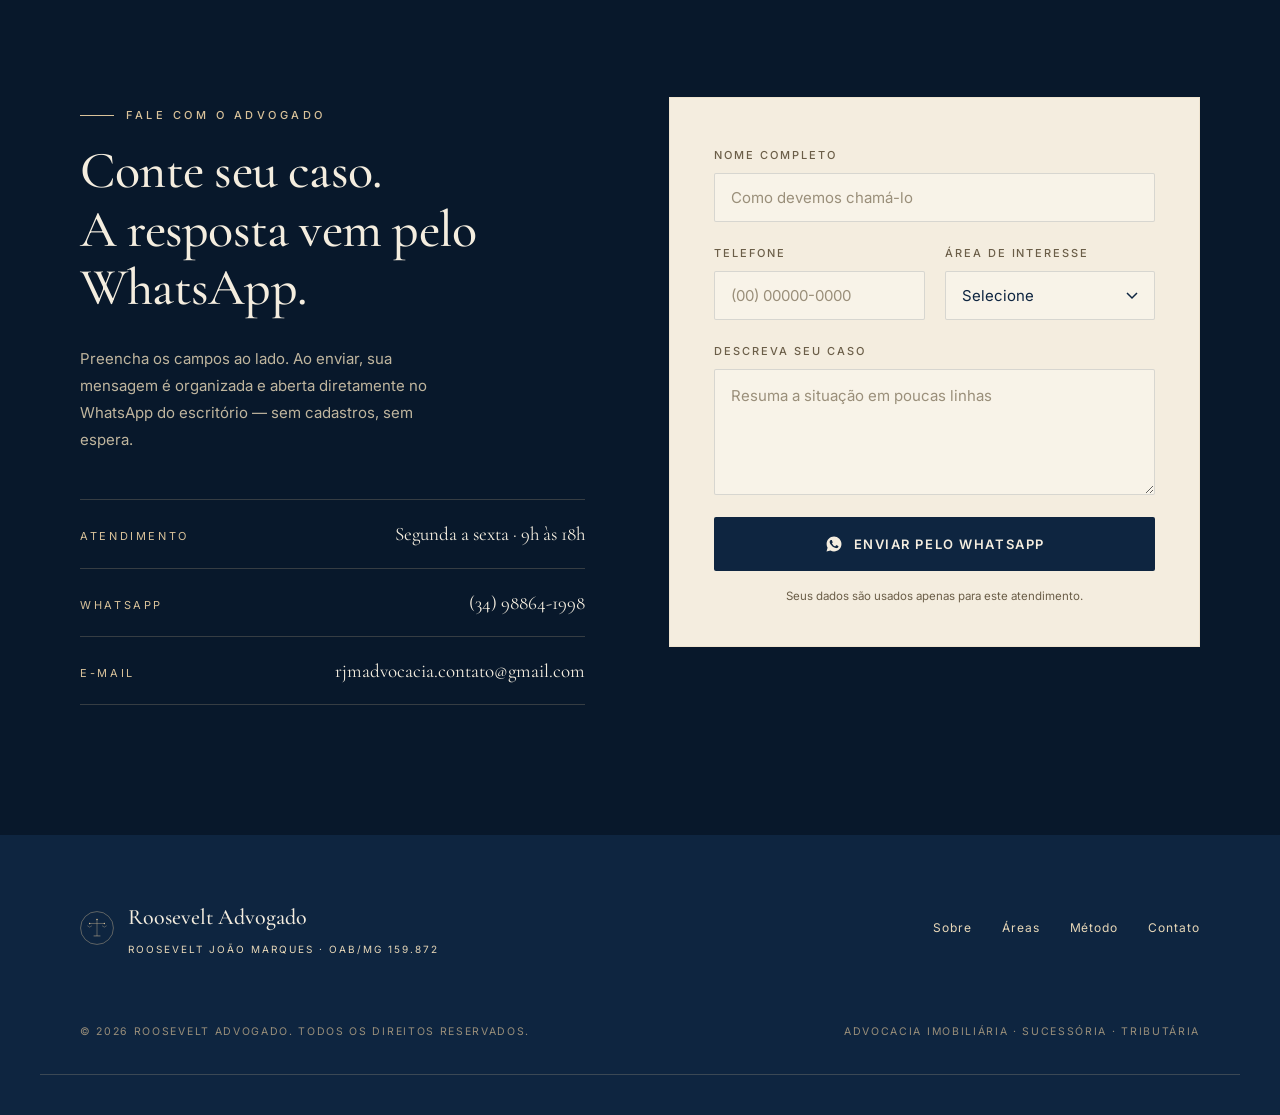
==== commit 7ca9b6aa: "layou" ====
--- a/index.html
+++ b/index.html
@@ -96,10 +96,11 @@
     <div class="sobre__copy">
       <span class="section-label"><i></i>Sobre o escritório</span>
       <h2 class="section-title">Roosevelt João Marques,<br/>advogado.</h2>
-      <p>Atuação jurídica construída sobre três princípios: clareza na orientação, rigor técnico na execução e proximidade no atendimento. Cada caso é conduzido pessoalmente, do primeiro diagnóstico à decisão final.</p>
-      <p>O escritório dedica-se a questões patrimoniais — imobiliárias, sucessórias e tributárias — oferecendo uma leitura estratégica que protege o cliente antes que o conflito se instale.</p>
+      <p class="sobre__oab">OAB/MG 159.872 · Formado pela Faculdade Catedral — Boa Vista/RR</p>
+      <p>Há mais de dez anos atuando na cidade de Uberlândia/MG, Roosevelt João Marques presta assessoria e consultoria jurídica orientada por três princípios: clareza na orientação, rigor técnico na execução e proximidade no atendimento. Cada caso é conduzido pessoalmente, do primeiro diagnóstico à decisão final.</p>
+      <p>Sua atuação concentra-se em Direito Imobiliário, Tributário e Sucessório — incluindo inventários judiciais e extrajudiciais —, com uma leitura estratégica que protege o cliente antes que o conflito se instale.</p>
       <ul class="sobre__facts">
-        <li><strong>15+</strong><span>anos de atuação</span></li>
+        <li><strong>10+</strong><span>anos de atuação</span></li>
         <li><strong>3</strong><span>áreas de especialização</span></li>
         <li><strong>100%</strong><span>atendimento personalizado</span></li>
       </ul>
@@ -124,7 +125,7 @@
           <line x1="28" y1="40" x2="28" y2="26" stroke="currentColor" stroke-width="1.6"/>
         </svg>
         <h3>Direito Imobiliário</h3>
-        <p>Compra, venda e regularização de imóveis, contratos de locação, usucapião, incorporações e due diligence documental.</p>
+        <p>Regularização de imóveis, revisão e elaboração de contratos imobiliários, além de orientação documental segura em compra, venda e locação.</p>
       </article>
 
       <article class="area-card">
@@ -134,7 +135,7 @@
           <path d="M18 23l4 4 8-9" fill="none" stroke="currentColor" stroke-width="1.6" stroke-linecap="round" stroke-linejoin="round"/>
         </svg>
         <h3>Direito Sucessório</h3>
-        <p>Inventários, partilhas, testamentos, holdings familiares e planejamento sucessório para preservar o patrimônio entre gerações.</p>
+        <p>Inventários judiciais e extrajudiciais, planejamento patrimonial e sucessório para preservar e organizar o patrimônio entre gerações.</p>
       </article>
 
       <article class="area-card">
@@ -146,7 +147,7 @@
           <line x1="18" y1="31" x2="24" y2="31" stroke="currentColor" stroke-width="1.6" stroke-linecap="round"/>
         </svg>
         <h3>Direito Tributário</h3>
-        <p>Revisão e recuperação de tributos, defesa em autuações fiscais, planejamento tributário e consultoria preventiva para empresas e famílias.</p>
+        <p>Recuperação de crédito tributário de INSS e ICMS para pessoas jurídicas e isenção de imposto de renda a portadores de doenças graves.</p>
       </article>
     </div>
   </div>
@@ -200,11 +201,11 @@
         </li>
         <li>
           <span class="contato__list-label">WhatsApp</span>
-          <span class="contato__list-value">(11) 90000-0000</span>
+          <span class="contato__list-value">(34) 98864-1998</span>
         </li>
         <li>
           <span class="contato__list-label">E-mail</span>
-          <span class="contato__list-value">contato@rooseveltadvogado.com.br</span>
+          <span class="contato__list-value">rjmadvocacia.contato@gmail.com</span>
         </li>
       </ul>
     </div>
@@ -267,7 +268,7 @@
       </svg>
       <div>
         <div class="footer__name">Roosevelt Advogado</div>
-        <div class="footer__sub">Roosevelt João Marques · OAB</div>
+        <div class="footer__sub">Roosevelt João Marques · OAB/MG 159.872</div>
       </div>
     </div>
     <nav class="footer__nav">
--- a/styles.css
+++ b/styles.css
@@ -116,6 +116,7 @@
 .nav-toggle{
   display:none;flex-direction:column;gap:5px;
   background:none;border:none;cursor:pointer;padding:6px;
+  color:inherit;   /* herda a cor do cabeçalho, igual à logo */
 }
 .nav-toggle span{width:24px;height:2px;background:currentColor;transition:.3s ease;}
 .nav-toggle.is-open span:nth-child(1){transform:translateY(7px) rotate(45deg);}
@@ -264,6 +265,10 @@
 .sobre__copy p{
   color:var(--muted);font-size:15.5px;line-height:1.8;
   margin-top:20px;max-width:52ch;
+}
+.sobre__oab{
+  margin-top:14px;font-size:12px;letter-spacing:.06em;
+  text-transform:uppercase;color:var(--navy);font-weight:500;
 }
 .sobre__facts{
   list-style:none;display:flex;gap:46px;margin-top:42px;flex-wrap:wrap;
@@ -500,8 +505,15 @@
   .nav.is-open{transform:translateY(0);}
   .nav a{padding:15px 0;border-bottom:1px solid var(--rule);}
   .nav a:last-child{border-bottom:none;}
-  .nav__cta{
-    text-align:center;margin-top:14px;border-color:var(--navy);
+  .nav a.nav__cta{
+    display:block;
+    box-sizing:border-box;
+    width:100%;
+    margin-top:16px;
+    padding:16px 18px;
+    text-align:center;
+    text-indent:0;
+    border:1px solid var(--navy);
   }
   .nav a:not(.nav__cta)::after{display:none;}
   .nav-toggle{display:flex;}
